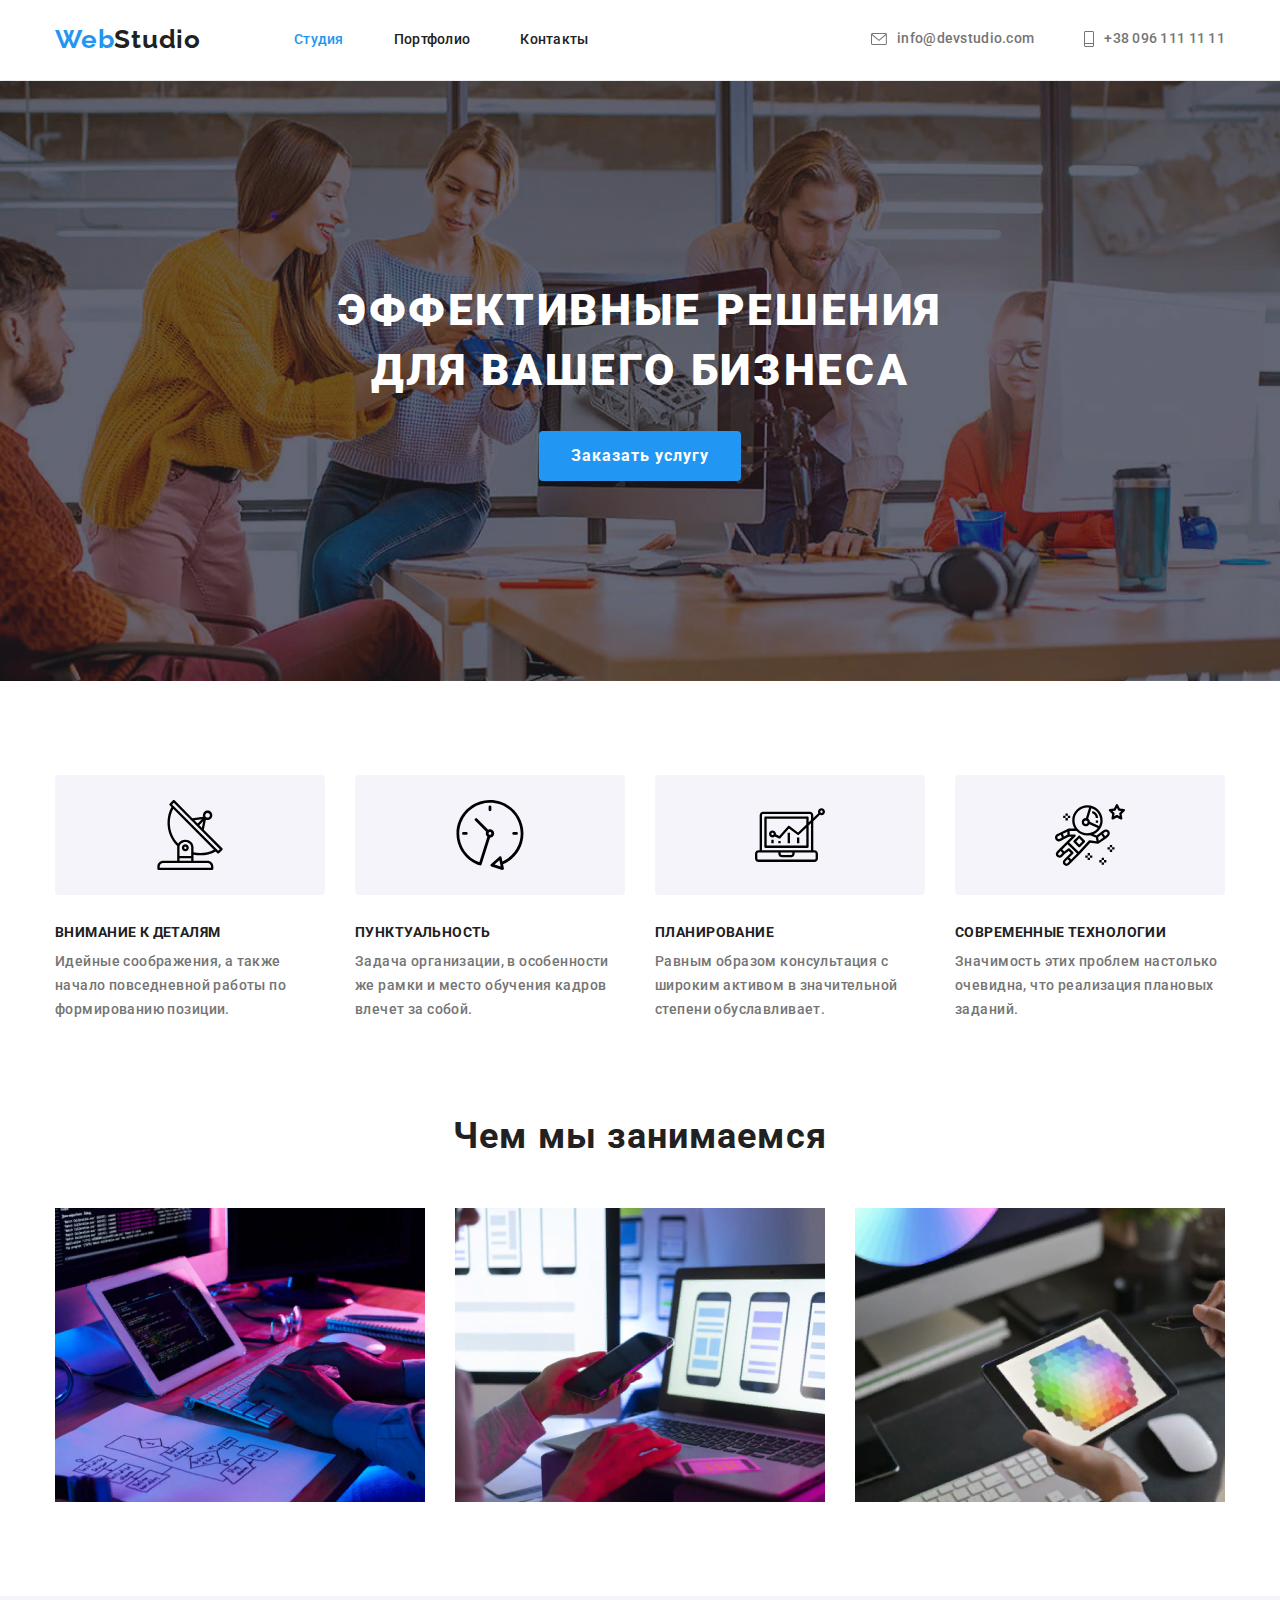
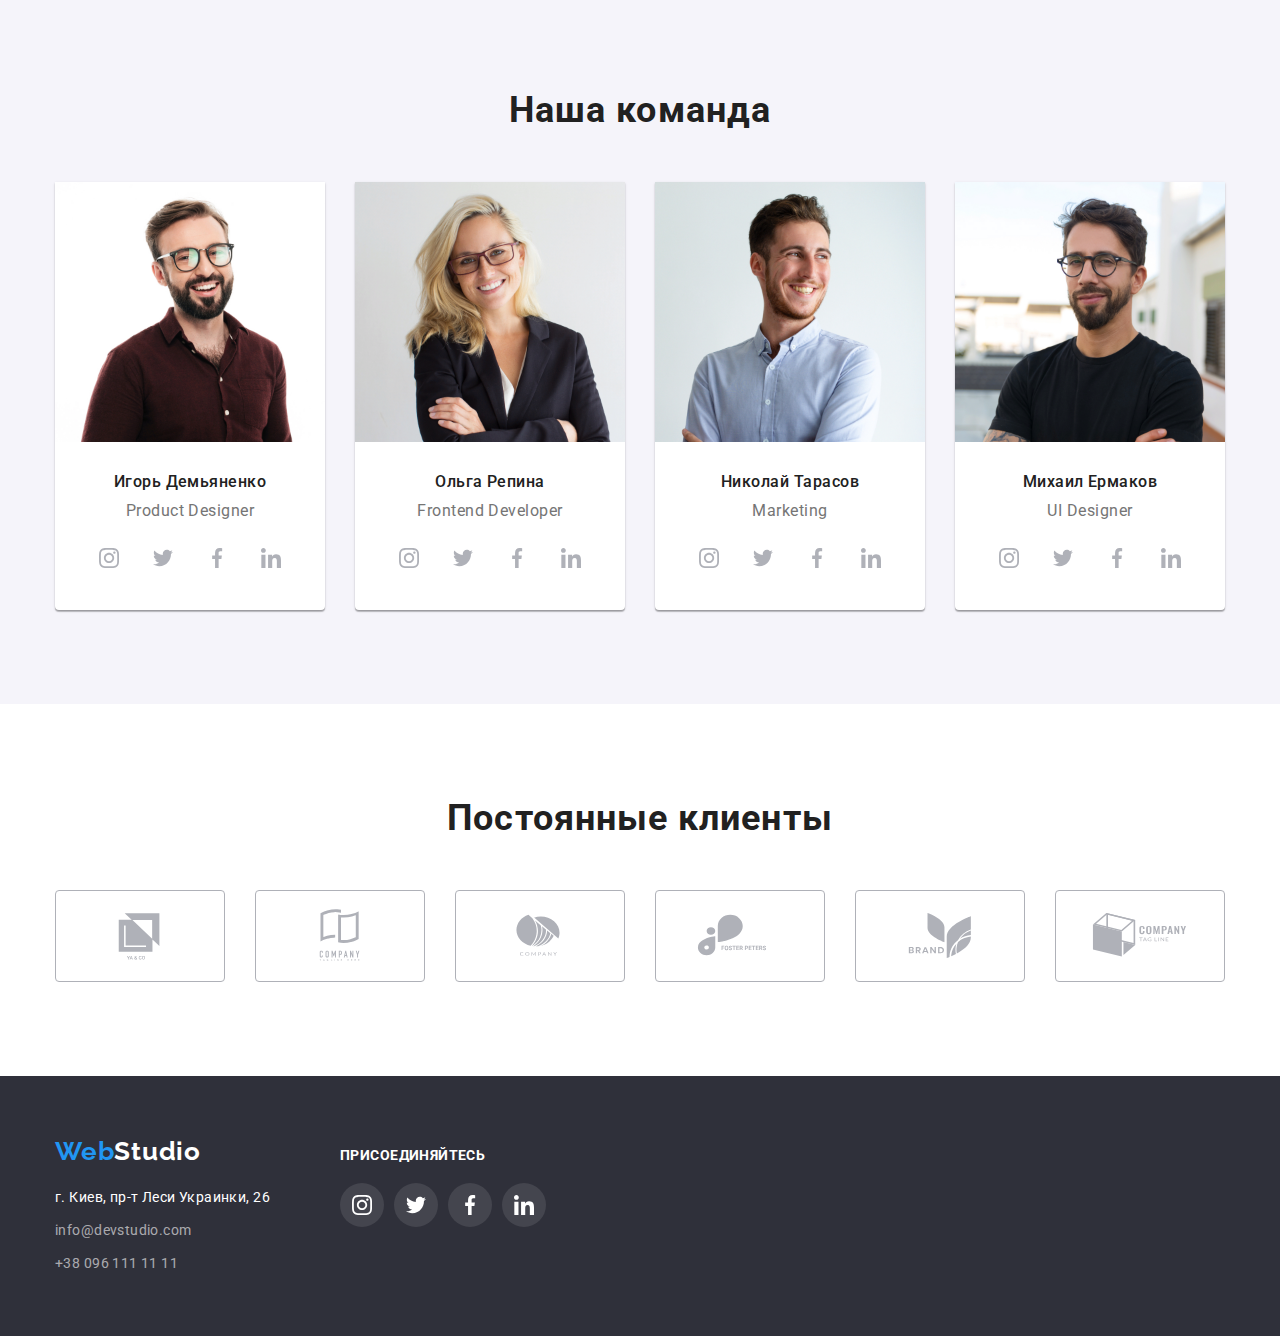
==== index.html @ 6142434f "щл" ====
<!DOCTYPE html>
<html lang="ru">
<head>
    <meta charset="UTF-8">
    <meta http-equiv="X-UA-Compatible" content="IE=edge">
    <meta name="viewport" content="width=device-width, initial-scale=1.0">
    <title>Web Studio (Version 2.1) - Figma</title>
    <link rel="stylesheet" href="./css/modern-normalize.css">
    <link rel="stylesheet" href="./css/reset.css">
    <link rel="stylesheet" href="./css/styles.css">
    <link
        href="https://fonts.googleapis.com">
<link rel="preconnect" href="https://fonts.gstatic.com" crossorigin>
<link href="https://fonts.googleapis.com/css2?family=Raleway:wght@700&family=Roboto:wght@400;500;700;900&display=swap"
      rel="stylesheet"
    >
</head>
<body>
    <header class="header">
       <div class="container header-container"> 
        <a class="link" href="/"><span class="first-logo">Web</span><span class="header-logo">Studio</span></a>
        <!-- Навигация на другие страницы -->
        <nav>
            <ul class="list header-list">
                <li class="header-item">
                    <a class="link current header-link" href="index.html">Студия</a>
                </li>
                <li class="header-item">
                    <a class="link header-link" href="portofolio.html">Портфолио</a>
                </li>
                <li class="header-item">
                    <a class="link header-link" href="/contact">Контакты</a>
                </li>
            </ul>            
        </nav>
        <ul class="list header-connect">
            
            <li class="header-item">
                <a class="link header-tel contact-icon-item" href="info@devstudio.com">
                    <svg class="contact-email-icon" width="16" height="12">
                        <use href="./images/icons.svg#icon-email"></use>
                    </svg>info@devstudio.com</a>
            </li>
            <li class="header-item">
                <a class="link  header-tel contact-icon-item" href="tel:+380961111111">
                    <svg class="contact-tel-icon" width="10" height="16">
                        <use href="./images/icons.svg#icon-tel"></use>
                    </svg> +38 096 111 11 11</a>
            </li>
        </ul>          
      </div>
    </header>
    <main>

        <section class="hero hero-background"> 
            <div class="container">
            <h1 class="hero-title">Эффективные решения для вашего бизнеса</h1>
            <button class="hero-btn" type="button">Заказать услугу</button>
            </div>
        </section>
        <section class="section">
            <div class="container">
            <ul class="list header-list">
                <li class="item-grosse section-item">
                    <div class="section-icon">
                        <svg class="section-social-icon" width="70" height="70">
                            <use href="./images/icons.svg#icon-antenna"></use>
                        </svg>
                    </div>
                    <h3 class="section-title">Внимание к деталям</h3>
                    <p class="section-text">Идейные соображения, а также начало повседневной работы по формированию позиции.</p>
                </li>
                <li class="item-grosse section-item">
                    <div class="section-icon">
                        <svg class="section-social-icon" width="70" height="70">
                            <use href="./images/icons.svg#icon-clock"></use>
                        </svg>
                    </div>
                    <h3 class="section-title">Пунктуальность</h3>
                    <p class="section-text">Задача организации, в особенности же рамки и место обучения кадров влечет за собой.</p>
                </li>
                <li class="item-grosse section-item">
                    <div class="section-icon">
                        <svg class="section-social-icon" width="70" height="70">
                            <use href="./images/icons.svg#icon-diagram"></use>
                        </svg>
                    </div>
                    <h3 class="section-title">Планирование</h3>
                    <p class="section-text">Равным образом консультация с широким активом в значительной степени обуславливает.</p>
                </li>
                <li class="item-grosse section-item">
                    <div class="section-icon">
                        <svg class="section-social-icon" width="70" height="70">
                            <use href="./images/icons.svg#icon-astronaut"></use>
                        </svg>
                    </div>
                    <h3 class="section-title">Современные технологии</h3>
                    <p class="section-text">Значимость этих проблем настолько очевидна, что реализация плановых заданий.</p>
                </li>
            </ul>
            </div>
        </section>
        <section class="occupation">
            <div class="container">
            <h2 class="occupation-title">Чем мы занимаемся</h2>
            <ul class="list header-list">
                <li class="section-item">
                    <img src="./images/img.jpg" 
                         alt="рабочий стол" 
                         width="370"
                    >
                </li>
                <li class="section-item">
                    <img src="./images/img1.jpg" 
                         alt="смотрим на смартфон" 
                         width="370"
                    >
                </li>
                <li class="section-item">
                    <img src="./images/img2.jpg"
                         alt="планшет" 
                         width="370"
                    >
                </li>
            </ul>
            </div>
        </section>
        <section class="section team">
            
            <div class="container">
            <h2 class="team-title">Наша команда</h2>
            <ul class="list header-list">
                <li class="team-item">
                    <img src="./images/img4.jpg" 
                         alt="фото Игорь Демьяненко"
                         width="270">
                    <div class="team-member-item"> 
                        <h3 class="team-member">Игорь Демьяненко</h3>
                        <p class="team-description" lang="en">Product Designer</p>
                        <ul class="team-social-list list"> 
                            <li class="team-social-item">
                                <a href=""
                                 class="team-social-link">
                                 <svg 
                                    class="team-social-icon" 
                                    width="20"
                                    height="20">
                                    <use href="./images/icons.svg#icon-instagram"></use>
                                 </svg>
                                </a>
                            </li>
                            <li class="team-social-item">
                                <a href="" class="team-social-link">
                                    <svg class="team-social-icon" width="20" height="20">
                                        <use href="./images/icons.svg#icon-twitter"></use>
                                    </svg>
                                </a>
                            </li>
                            <li class="team-social-item">
                                <a href="" class="team-social-link">
                                    <svg class="team-social-icon" width="20" height="20">
                                        <use href="./images/icons.svg#icon-facebook"></use>
                                    </svg>
                                </a>
                            </li>
                            <li class="team-social-item">
                                <a href="" class="team-social-link">
                                    <svg class="team-social-icon" width="20" height="20">
                                        <use href="./images/icons.svg#icon-linkedin"></use>
                                    </svg>
                                </a>
                            </li>
                        </ul>
                    </div>
                </li>
                <li class="team-item">
                    <img src="./images/img5.jpg" 
                         alt="фото Ольга Репина" 
                         width="270"
                    >
                    <div class="team-member-item">
                        <h3 class="team-member">Ольга Репина</h3>
                        <p class="team-description" lang="en">Frontend Developer</p>
                        <ul class="team-social-list list">
                            <li class="team-social-item">
                                <a href="" class="team-social-link">
                                    <svg class="team-social-icon" width="20" height="20">
                                        <use href="./images/icons.svg#icon-instagram"></use>
                                    </svg>
                                </a>
                            </li>
                            <li class="team-social-item">
                                <a href="" class="team-social-link">
                                    <svg class="team-social-icon" width="20" height="20">
                                        <use href="./images/icons.svg#icon-twitter"></use>
                                    </svg>
                                </a>
                            </li>
                            <li class="team-social-item">
                                <a href="" class="team-social-link">
                                    <svg class="team-social-icon" width="20" height="20">
                                        <use href="./images/icons.svg#icon-facebook"></use>
                                    </svg>
                                </a>
                            </li>
                            <li class="team-social-item">
                                <a href="" class="team-social-link">
                                    <svg class="team-social-icon" width="20" height="20">
                                        <use href="./images/icons.svg#icon-linkedin"></use>
                                    </svg>
                                </a>
                            </li>
                        </ul>
                    </div>
                </li>
                <li class="team-item">
                    <img src="./images/img6.jpg" 
                         alt="фото Николай Тарасов"
                         width="270"
                    >
                    <div class="team-member-item">
                        <h3 class="team-member">Николай Тарасов</h3>
                        <p class="team-description" lang="en">Marketing</p>
                        <ul class="team-social-list list">
                            <li class="team-social-item">
                                <a href="" class="team-social-link">
                                    <svg class="team-social-icon" width="20" height="20">
                                        <use href="./images/icons.svg#icon-instagram"></use>
                                    </svg>
                                </a>
                            </li>
                            <li class="team-social-item">
                                <a href="" class="team-social-link">
                                    <svg class="team-social-icon" width="20" height="20">
                                        <use href="./images/icons.svg#icon-twitter"></use>
                                    </svg>
                                </a>
                            </li>
                            <li class="team-social-item">
                                <a href="" class="team-social-link">
                                    <svg class="team-social-icon" width="20" height="20">
                                        <use href="./images/icons.svg#icon-facebook"></use>
                                    </svg>
                                </a>
                            </li>
                            <li class="team-social-item">
                                <a href="" class="team-social-link">
                                    <svg class="team-social-icon" width="20" height="20">
                                        <use href="./images/icons.svg#icon-linkedin"></use>
                                    </svg>
                                </a>
                            </li>
                        </ul>
                    </div>
                </li>
                <li class="team-item">
                    <img src="./images/img7.jpg"
                         alt="фото Михаил Ермаков"
                         width="270"
                    >
                    <div class="team-member-item">
                        <h3 class="team-member">Михаил Ермаков</h3>
                        <p class="team-description" lang="en">UI Designer</p>
                        <ul class="team-social-list list">
                            <li class="team-social-item">
                                <a href="" class="team-social-link">
                                    <svg class="team-social-icon" width="20" height="20">
                                        <use href="./images/icons.svg#icon-instagram"></use>
                                    </svg>
                                </a>
                            </li>
                            <li class="team-social-item">
                                <a href="" class="team-social-link">
                                    <svg class="team-social-icon" width="20" height="20">
                                        <use href="./images/icons.svg#icon-twitter"></use>
                                    </svg>
                                </a>
                            </li>
                            <li class="team-social-item">
                                <a href="" class="team-social-link">
                                    <svg class="team-social-icon" width="20" height="20">
                                        <use href="./images/icons.svg#icon-facebook"></use>
                                    </svg>
                                </a>
                            </li>
                            <li class="team-social-item">
                                <a href="" class="team-social-link">
                                    <svg class="team-social-icon" width="20" height="20">
                                        <use href="./images/icons.svg#icon-linkedin"></use>
                                    </svg>                                    
                                </a>
                            </li>
                        </ul>
                    </div>
                </li>
            </ul>
            </div>
        </section>
        <section class="section">
            <div class="container">
                <h2 class="team-title">Постоянные клиенты</h2>
                <ul class="client-social-list list">
                    <li class="client-social-item">
                        <a href="" class="client-social-link">
                            <svg class="client-social-icon" width="106" height="60">
                                 <use href="./images/icons.svg#icon-Logo1"></use>
                            </svg>
                        </a>
                    </li>
                    <li class="client-social-item">
                        <a href="" class="client-social-link">
                            <svg class="client-social-icon" width="106" height="60">
                                <use href="./images/icons.svg#icon-Logo2"></use>
                            </svg>
                        </a>
                    </li>
                    <li class="client-social-item">
                        <a href="" class="client-social-link">
                            <svg class="client-social-icon" width="106" height="60">
                                <use href="./images/icons.svg#icon-Logo3"></use>
                            </svg>
                        </a>
                    </li>
                    <li class="client-social-item">
                        <a href="" class="client-social-link">
                            <svg class="client-social-icon" width="106" height="60">
                                <use href="./images/icons.svg#icon-Logo4"></use>
                            </svg>
                        </a>
                    </li>
                    <li class="client-social-item">
                        <a href="" class="client-social-link">
                            <svg class="client-social-icon" width="106" height="60">
                                <use href="./images/icons.svg#icon-Logo5"></use>
                            </svg>
                        </a>
                    </li>
                    <li class="client-social-item">
                        <a href="" class="client-social-link">
                            <svg class="client-social-icon" width="106" height="60">
                                <use href="./images/icons.svg#icon-Logo6"></use>
                            </svg>
                        </a>
                    </li>
                </ul>
            </div>
        </section>

    </main>
    <footer class="foother">
    <div class="container foother-list header-list">
    <div>
    <a class="link foother-margin" href="/"><span class="first-logo">Web</span><span class="foother-logo">Studio</span></a>
        <address>             
            <ul class="list foother-margin"> 
                <li class="foother-item">
                    <a class="link foother-address" href="https://goo.gl/maps/ieKD5LUYVfnfS2iM7"
                    target="_blank"
                    rel="noopener noreferrer"
                    >г. Киев, пр-т Леси Украинки, 26
                    </a>
                </li>
                <li class="foother-item">
                    <a class="link foother-tel" href="mailto:info@devstudio.com">info@devstudio.com</a></li>
                <li class="foother-item">
                    <a class="link foother-tel" href="tel:+380961111111">+38 096 111 11 11</a></li>               
            </ul>
        </address>
        </div>   
            <div class="foother-social-contacts">
                <h3 class="foother-social-title">присоединяйтесь</h3>
                <ul class="team-social-list list">
                    <li class="team-social-item">
                        <a href="" class="foother-social-link">
                            <svg class="team-social-icon" width="20" height="20">
                                <use href="./images/icons.svg#icon-instagram"></use>
                            </svg>
                        </a>
                    </li>
                    <li class="team-social-item">
                        <a href="" class="foother-social-link">
                            <svg class="team-social-icon" width="20" height="20">
                                <use href="./images/icons.svg#icon-twitter"></use>
                            </svg>
                        </a>
                    </li>
                    <li class="team-social-item">
                        <a href="" class="foother-social-link">
                            <svg class="team-social-icon" width="20" height="20">
                                <use href="./images/icons.svg#icon-facebook"></use>
                            </svg>
                        </a>
                    </li>
                    <li class="team-social-item">
                        <a href="" class="foother-social-link">
                            <svg class="team-social-icon" width="20" height="20">
                                <use href="./images/icons.svg#icon-linkedin"></use>
                            </svg>
                        </a>
                    </li>
                </ul>
            </div>
        
        
    </div>
    </footer>    
</body>
</html>
---- css/styles.css ----
:root {
  --body-text-color: #212121;
  --accent-color: #2196f3;
  --primary-white-color: #ffffff;
  --discription-color: #757575;
}

body {
  font-family: "Roboto", sans-serif;
  color: var(--body-text-color);
}

.list {
  list-style: none;
}

.link {
  text-decoration: none;
}

.header {
  background: var(--primary-white-color);
  padding-top: 24px;
  padding-bottom: 25px;
  border-bottom: 1px solid #ececec;
}

.header-list {
  display: flex;
}

.foother-list {
  align-items: baseline;
}

.header-container {
  display: flex;
  align-items: center;
  flex-wrap: wrap;
}

.header-connect {
  display: flex;
  align-items: center;
  margin-left: auto;
}

.container {
  width: 1200px;
  padding-left: 15px;
  padding-right: 15px;
  margin: 0 auto;
}

/*------------ logo-------------*/

.first-logo {
  font-family: "Raleway", sans-serif;
  font-weight: 700;
  font-size: 26px;
  line-height: 1.19;
  letter-spacing: 0.03em;
  color: var(--accent-color);
}

.header-logo {
  font-family: "Raleway", sans-serif;
  font-weight: 700;
  font-size: 26px;
  line-height: 1.19;
  letter-spacing: 0.03em;
  color: var(--body-text-color);
  margin-right: 93px;
}

/*--------------HEADER-------------*/

.header-link {
  font-weight: 500;
  font-size: 14px;
  line-height: 1.14;
  letter-spacing: 0.02em;
  color: var(--body-text-color);
}

.header-item:not(:last-child) {
  margin-right: 50px;
}

.header-tel {
  font-weight: 500;
  font-size: 14px;
  line-height: 1.14;
  letter-spacing: 0.02em;
  color: var(--discription-color);
}

.foother-address:hover,
.foother-address:focus,
.foother-tel:hover,
.foother-tel:focus,
.header-tel:hover,
.header-link:hover,
.header-tel:focus,
.header-link:focus {
  color: var(--accent-color);
}

.current {
  color: var(--accent-color);
}

.header-link:active {
  color: var(--accent-color);
}

/*----------------------hero-----------*/
.hero {
  background: #2f303a;
  padding: 200px 0px;
}

.hero-background {
  background-image: linear-gradient(
      rgba(47, 48, 58, 0.4),
      rgba(47, 48, 58, 0.4)
    ),
    url(../images/hero.jpg);
  background-repeat: no-repeat;
  background-position: center;
  background-size: cover;
  max-width: 1600px;
  margin: 0 auto;
}

.hero-btn {
  background: var(--accent-color);
  font-family: "Roboto", sans-serif;
  font-style: normal;
  font-weight: 700;
  font-size: 16px;
  line-height: 1.87;
  display: flex;
  align-items: center;
  text-align: center;
  letter-spacing: 0.06em;
  color: var(--primary-white-color);
  cursor: pointer;
  padding: 10px 32px;
  margin: 0 auto;
  border-width: 0;
  border-radius: 4px;
}

.hero-btn:hover {
  background-color: #188ce8;
}

.hero-title {
  font-weight: 900;
  font-size: 44px;
  line-height: 1.36;
  text-align: center;
  letter-spacing: 0.06em;
  text-transform: uppercase;
  color: var(--primary-white-color);
  max-width: 696px;
  margin: 0 auto;
  margin-bottom: 30px;
}

/*----------------- abaut -------------------*/
.section {
  padding-top: 94px;
  padding-bottom: 94px;
}

.section-icon {
  width: 270px;
  height: 120px;
  background: #f5f4fa;
  border-radius: 4px;
  display: flex;
  align-items: center;
  justify-content: center;
  margin-bottom: 30px;
}

.section-title {
  font-weight: 700;
  font-size: 14px;
  line-height: 1.14;
  letter-spacing: 0.03em;
  text-transform: uppercase;
  color: var(--body-text-color);
  margin-bottom: 10px;
}

.team-item:not(:last-child),
.section-item:not(:last-child) {
  margin-right: 30px;
  width: 370px;
}

.item-grosse {
  max-width: 270px;
}

.section-text {
  font-weight: 500;
  font-size: 14px;
  line-height: 1.71;
  letter-spacing: 0.03em;
  color: var(--discription-color);
}

/*--------------- team/occupation -------------*/
.occupation {
  padding-bottom: 94px;
}
.team {
  background: #f5f4fa;
}

.occupation-title,
.team-title {
  font-weight: 700;
  font-size: 36px;
  line-height: 1.16;
  text-align: center;
  letter-spacing: 0.03em;
  color: var(--body-text-color);
  margin-bottom: 50px;
}

.team-member-item {
  padding-top: 30px;
  padding-bottom: 30px;
}

.team-member {
  font-weight: 500;
  font-size: 16px;
  line-height: 19px;
  /* identical to box height */
  text-align: center;
  letter-spacing: 0.03em;
  color: var(--body-text-color);
  margin-bottom: 10px;
}

.team-description {
  font-size: 16px;
  line-height: 19px;
  /* identical to box height */
  text-align: center;
  letter-spacing: 0.03em;
  color: var(--discription-color);
  margin-bottom: 16px;
}

.team-item {
  background: var(--primary-white-color);
  /* material shadow v1 */
  box-shadow: 0px 1px 3px rgba(0, 0, 0, 0.12), 0px 1px 1px rgba(0, 0, 0, 0.14),
    0px 2px 1px rgba(0, 0, 0, 0.2);
  border-radius: 0px 0px 4px 4px;
}

.team-social-list,
.client-social-list {
  display: flex;
  justify-content: center;
}

.team-social-item + .team-social-item {
  margin-left: 10px;
}

.team-social-link {
  width: 44px;
  height: 44px;
  background: var(--primary-white-color);
  display: flex;
  justify-content: center;
  align-items: center;
  border-radius: 50%;
  color: #afb1b8;
}
/*
.team-social-icon:hover,
.team-social-icon:focus {
  fill: var(--primary-white-color);
}*/

.team-social-icon {
  fill: currentColor;
}

.team-social-link:hover,
.team-social-link:focus {
  background-color: var(--accent-color);
  color: var(--primary-white-color);
}

/*.team-social-link:hover .team-social-icon,
.team-social-link:focus .team-social-icon {
  fill: var(--primary-white-color);

}*/

/*----------------clients----------------*/

.client-social-link {
  width: 170px;
  height: 92px;
  border: 1px solid #afb1b8;
  box-sizing: border-box;
  border-radius: 4px;
  display: flex;
  justify-content: center;
  align-items: center;
  color: #afb1b8;
}

.client-social-icon {
  fill: currentColor;
}

.client-social-link:hover,
.client-social-link:focus {
  color: var(--accent-color);
  border: 1px solid var(--accent-color);
}

.client-social-item + .client-social-item {
  margin-left: 30px;
}

/*--------------- foother -------------*/
.foother {
  padding-top: 60px;
  padding-bottom: 60px;
  background: #2f303a;
}

.foother-logo {
  font-family: "Raleway", sans-serif;
  font-weight: 700;
  font-size: 26px;
  line-height: 1.19;
  letter-spacing: 0.03em;
  color: var(--primary-white-color);
}

.foother-address {
  font-style: normal;
  font-weight: normal;
  font-size: 14px;
  line-height: 1.71;
  letter-spacing: 0.03em;
  color: var(--primary-white-color);
}

.foother-tel {
  font-style: normal;
  font-weight: normal;
  font-size: 14px;
  line-height: 1.71;
  letter-spacing: 0.03em;
  color: rgba(255, 255, 255, 0.6);
}

.foother-item:not(:last-child) {
  margin-bottom: 9px;
}

.foother-margin {
  margin-top: 20px;
}

/*-------------portofolio-----------*/

.portofolio-title {
  font-weight: 700;
  font-size: 18px;
  line-height: 2;
  letter-spacing: 0.06em;
  color: var(--body-text-color);
  margin-bottom: 4px;
}

.portofolio-item:not(:nth-child(3n)) {
  margin-right: 30px;
}

.portofolio-item:hover,
.portofolio-item:focus {
  box-shadow: 0px 1px 1px rgba(0, 0, 0, 0.12), 0px 4px 4px rgba(0, 0, 0, 0.06),
    1px 4px 6px rgba(0, 0, 0, 0.16);
}

.portofolio-pad {
  padding: 20px 24px;
}

.portofolio-item {
  background: var(--primary-white-color);
  border: 1px solid #eeeeee;
  box-sizing: border-box;
  width: 370px;
}

.portofolio-item:not(:nth-child(n + 7)) {
  margin-bottom: 30px;
}

.portofolio-description {
  font-size: 16px;
  line-height: 1.87;
  letter-spacing: 0.03em;
  color: var(--discription-color);
}

.portofolio-btn {
  background: #f5f4fa;
  border-radius: 4px;
  font-family: "Roboto", sans-serif;
  font-weight: 500;
  border-width: 0;
  font-size: 16px;
  line-height: 1.62;
  text-align: center;
  letter-spacing: 0.03em;
  color: var(--body-text-color);
  cursor: pointer;
  padding: 6px 22px;
  margin-left: 8px;
}

.ul-btn {
  justify-content: center;
  padding-bottom: 50px;
}
.portofolio-btn:hover,
.portofolio-btn:focus {
  cursor: pointer;
  color: var(--primary-white-color);
  background: var(--accent-color);
  box-shadow: 0px 3px 1px rgba(0, 0, 0, 0.1), 0px 1px 2px rgba(0, 0, 0, 0.08),
    0px 2px 2px rgba(0, 0, 0, 0.12);
}
.contact-tel-icon {
  fill: currentColor;
  margin-right: 10px;
  width: 10px;
  height: 16px;
  align-items: center;
}

.contact-email-icon {
  fill: currentColor;
  margin-right: 10px;
  width: 16px;
  height: 12px;
  align-items: center;
}

.contact-icon-item {
  display: flex;
  align-items: center;
  justify-content: center;
}

.foother-social-title {
  font-family: Roboto;
  font-style: normal;
  font-weight: bold;
  font-size: 14px;
  line-height: 16px;
  letter-spacing: 0.03em;
  text-transform: uppercase;
  color: #ffffff;
  margin-bottom: 20px;
}

.foother-social-contacts {
  margin-left: 70px;
}

.foother-social-link {
  width: 44px;
  height: 44px;
  background: rgba(255, 255, 255, 0.1);
  display: flex;
  justify-content: center;
  align-items: center;
  border-radius: 50%;
  color: var(--primary-white-color);
}

.foother-social-link:hover,
.foother-social-link:focus {
  background-color: var(--accent-color);
}
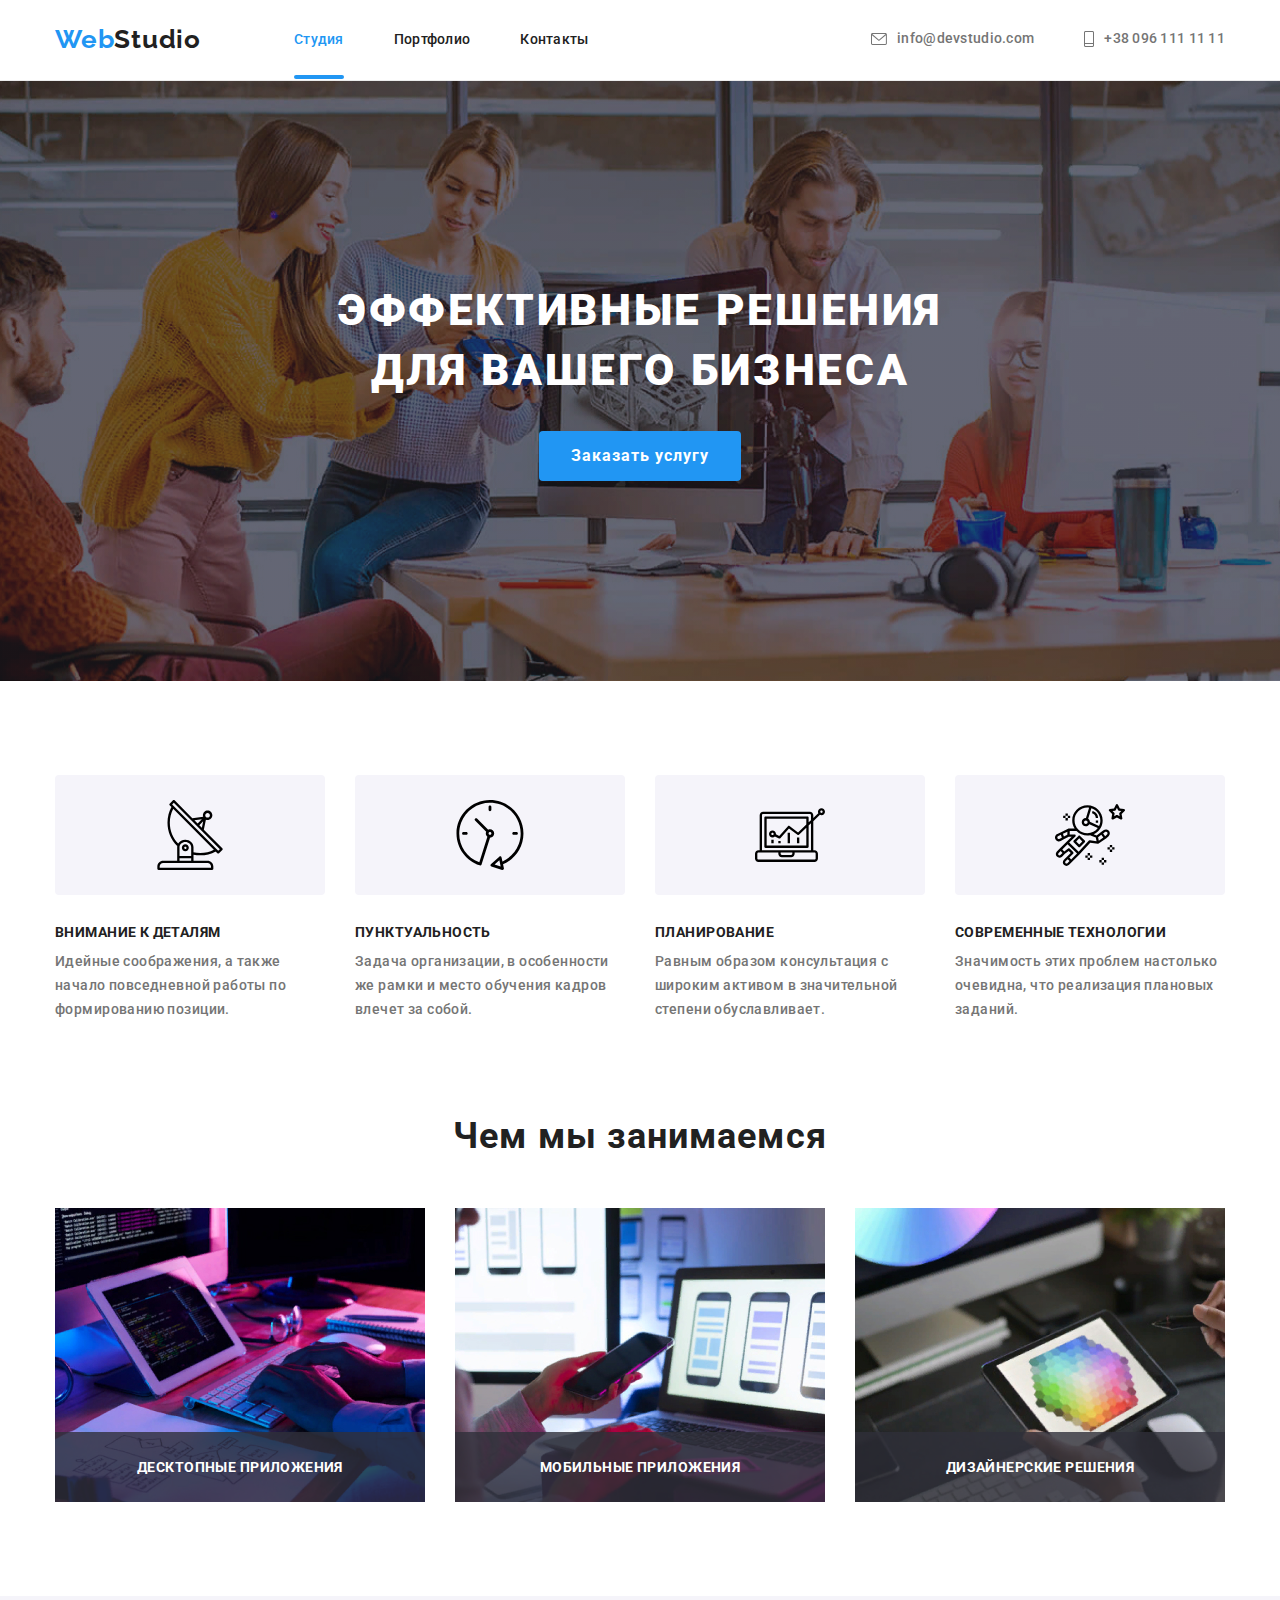
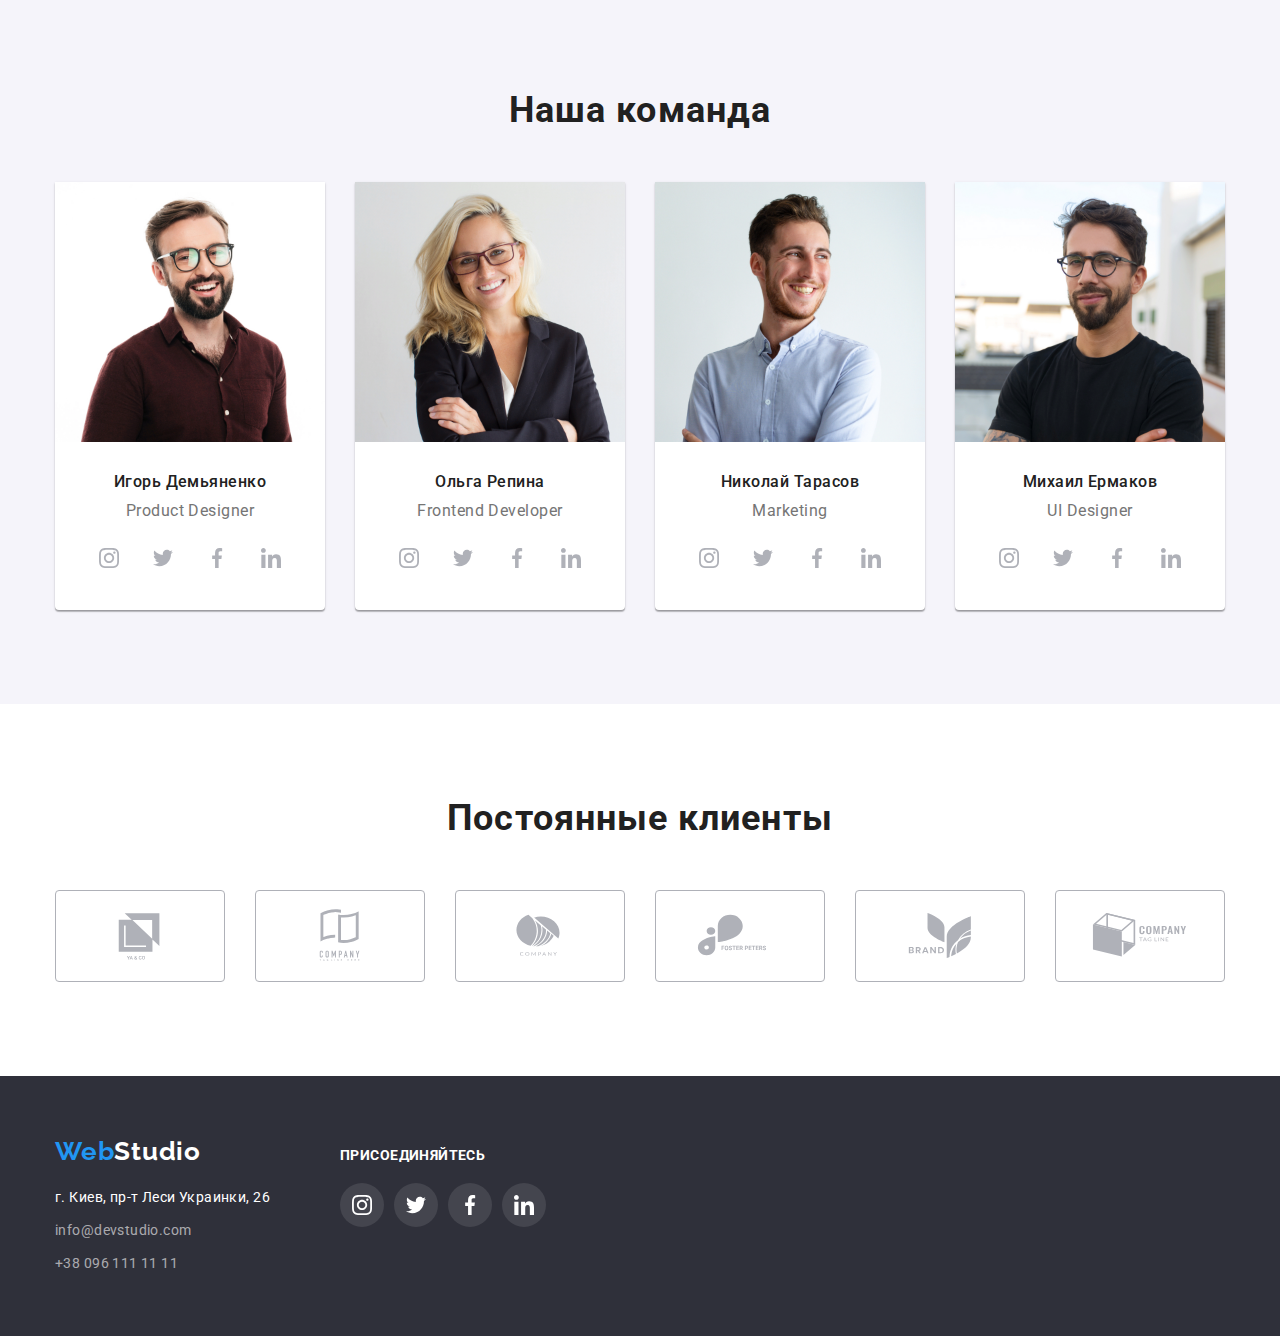
==== commit 7035df6b: "hw" ====
--- a/index.html
+++ b/index.html
@@ -14,6 +14,7 @@
 <link href="https://fonts.googleapis.com/css2?family=Raleway:wght@700&family=Roboto:wght@400;500;700;900&display=swap"
       rel="stylesheet"
     >
+    <link rel="stylesheet" href="https://cdnjs.cloudflare.com/ajax/libs/animate.css/4.1.1/animate.min.css" />
 </head>
 <body>
     <header class="header">
@@ -55,7 +56,7 @@
         <section class="hero hero-background"> 
             <div class="container">
             <h1 class="hero-title">Эффективные решения для вашего бизнеса</h1>
-            <button class="hero-btn" type="button">Заказать услугу</button>
+            <button class="hero-btn" type="button" data-modal-open>Заказать услугу</button>
             </div>
         </section>
         <section class="section">
@@ -109,18 +110,21 @@
                          alt="рабочий стол" 
                          width="370"
                     >
+                    <p class="occupation-text">Десктопные приложения</p>
                 </li>
                 <li class="section-item">
                     <img src="./images/img1.jpg" 
                          alt="смотрим на смартфон" 
                          width="370"
                     >
+                    <p class="occupation-text">Мобильные приложения</p>
                 </li>
                 <li class="section-item">
                     <img src="./images/img2.jpg"
                          alt="планшет" 
                          width="370"
                     >
+                    <p class="occupation-text">Дизайнерские решения</p>
                 </li>
             </ul>
             </div>
@@ -403,6 +407,16 @@
         
         
     </div>
-    </footer>    
+    </footer>
+    <div class="backdrop is-hidden" data-modal>
+        <div class="modal">
+            <button type="button" class="modal-close" data-modal-close>
+                    <svg class="icon-Vector" width="11" height="11">
+                    <use href="./images/icons.svg#icon-Vector"></use>
+                    </svg>        
+            </button>
+        </div>
+    </div>
+    <script src="./js/modal.js"></script>
 </body>
 </html>--- a/css/styles.css
+++ b/css/styles.css
@@ -81,6 +81,8 @@
   line-height: 1.14;
   letter-spacing: 0.02em;
   color: var(--body-text-color);
+  transition: color 250ms linear;
+  transition-timing-function: cubic-bezier(0.4, 0, 0.2, 1);
 }
 
 .header-item:not(:last-child) {
@@ -93,6 +95,8 @@
   line-height: 1.14;
   letter-spacing: 0.02em;
   color: var(--discription-color);
+  transition: color 250ms linear;
+  transition-timing-function: cubic-bezier(0.4, 0, 0.2, 1);
 }
 
 .foother-address:hover,
@@ -108,6 +112,17 @@
 
 .current {
   color: var(--accent-color);
+  position: relative;
+}
+.current::after {
+  content: "";
+  width: 100%;
+  height: 4px;
+  border-radius: 2px;
+  position: absolute;
+  background-color: var(--accent-color);
+  left: 0;
+  bottom: -32px;
 }
 
 .header-link:active {
@@ -150,6 +165,8 @@
   margin: 0 auto;
   border-width: 0;
   border-radius: 4px;
+  transition: background-color 250ms linear, color 250ms linear;
+  transition-timing-function: cubic-bezier(0.4, 0, 0.2, 1);
 }
 
 .hero-btn:hover {
@@ -199,7 +216,27 @@
 .team-item:not(:last-child),
 .section-item:not(:last-child) {
   margin-right: 30px;
+}
+
+.section-item {
   width: 370px;
+  position: relative;
+}
+.occupation-text {
+  position: absolute;
+  padding: 27px;
+  bottom: 0;
+  right: 0;
+  left: 0;
+  background: rgba(47, 48, 58, 0.8);
+  font-weight: 700;
+  font-size: 14px;
+  line-height: 16px;
+  text-align: center;
+  letter-spacing: 0.03em;
+  text-transform: uppercase;
+
+  color: #ffffff;
 }
 
 .item-grosse {
@@ -286,6 +323,8 @@
   align-items: center;
   border-radius: 50%;
   color: #afb1b8;
+  transition: background-color 250ms linear, color 250ms linear;
+  transition-timing-function: cubic-bezier(0.4, 0, 0.2, 1);
 }
 /*
 .team-social-icon:hover,
@@ -321,6 +360,8 @@
   justify-content: center;
   align-items: center;
   color: #afb1b8;
+  transition: border-color 250ms linear, color 250ms linear;
+  transition-timing-function: cubic-bezier(0.4, 0, 0.2, 1);
 }
 
 .client-social-icon {
@@ -360,6 +401,8 @@
   line-height: 1.71;
   letter-spacing: 0.03em;
   color: var(--primary-white-color);
+  transition: color 250ms linear;
+  transition-timing-function: cubic-bezier(0.4, 0, 0.2, 1);
 }
 
 .foother-tel {
@@ -369,6 +412,8 @@
   line-height: 1.71;
   letter-spacing: 0.03em;
   color: rgba(255, 255, 255, 0.6);
+  transition: color 250ms linear;
+  transition-timing-function: cubic-bezier(0.4, 0, 0.2, 1);
 }
 
 .foother-item:not(:last-child) {
@@ -409,6 +454,36 @@
   border: 1px solid #eeeeee;
   box-sizing: border-box;
   width: 370px;
+  transition: box-shadow 250ms linear, color 250ms linear;
+  transition-timing-function: cubic-bezier(0.4, 0, 0.2, 1);
+  position: relative;
+}
+
+.portofolio-item:hover .portofolio-img-text {
+  transform: translateY(0);
+}
+
+.portofolio-item-wrap {
+  position: relative;
+  overflow: hidden;
+}
+
+.portofolio-img-text {
+  position: absolute;
+  top: 0;
+  right: 0;
+  left: 0;
+  font-weight: 400;
+  font-size: 18px;
+  line-height: 1.5;
+  padding: 63px 24px;
+  letter-spacing: 0.03em;
+  height: 100%;
+  background: rgba(33, 150, 243, 0.9);
+  color: var(--primary-white-color);
+  transform: translateY(100%);
+  transition: transform 250ms linear;
+  transition-timing-function: cubic-bezier(0.4, 0, 0.2, 1);
 }
 
 .portofolio-item:not(:nth-child(n + 7)) {
@@ -436,6 +511,9 @@
   cursor: pointer;
   padding: 6px 22px;
   margin-left: 8px;
+  transition: box-shadow 250ms linear, background-color 250ms linear,
+    color 250ms linear;
+  transition-timing-function: cubic-bezier(0.4, 0, 0.2, 1);
 }
 
 .ul-btn {
@@ -497,9 +575,70 @@
   align-items: center;
   border-radius: 50%;
   color: var(--primary-white-color);
+  transition: background-color 250ms linear, color 250ms linear;
+  transition-timing-function: cubic-bezier(0.4, 0, 0.2, 1);
 }
 
 .foother-social-link:hover,
 .foother-social-link:focus {
   background-color: var(--accent-color);
 }
+
+.backdrop {
+  position: fixed;
+  top: 0;
+  width: 100vw;
+  height: 100vh;
+  background-color: rgba(0, 0, 0, 0.2);
+  transition: opacity 500ms, visibility 500ms;
+
+  /*display: flex;
+  align-items: center;
+  justify-content: center;*/
+}
+
+.backdrop.is-hidden .modal {
+  transform: scale(0.5);
+}
+
+.modal {
+  width: 528px;
+  min-height: 581px;
+  background-color: var(--primary-white-color);
+  border-radius: 4px;
+  position: absolute;
+  top: 50%;
+  left: 50%;
+  box-shadow: 0px 1px 3px rgba(0, 0, 0, 0.12), 0px 1px 1px rgba(0, 0, 0, 0.14),
+    0px 2px 1px rgba(0, 0, 0, 0.2);
+  transform: translate(-50%, -50%) scale(1);
+  transition: transform 500ms;
+}
+
+.modal-close {
+  width: 30px;
+  height: 30px;
+  border-radius: 50%;
+  border: 1px solid #000000;
+  background-color: transparent;
+  display: flex;
+  align-items: center;
+  justify-content: center;
+  position: absolute;
+  top: 8px;
+  right: 8px;
+  color: #000000;
+  padding: 0;
+}
+
+.icon-Vector {
+  fill: currentColor;
+  width: 11px;
+  height: 11px;
+}
+
+.is-hidden {
+  opacity: 0;
+  pointer-events: none;
+  visibility: hidden;
+}
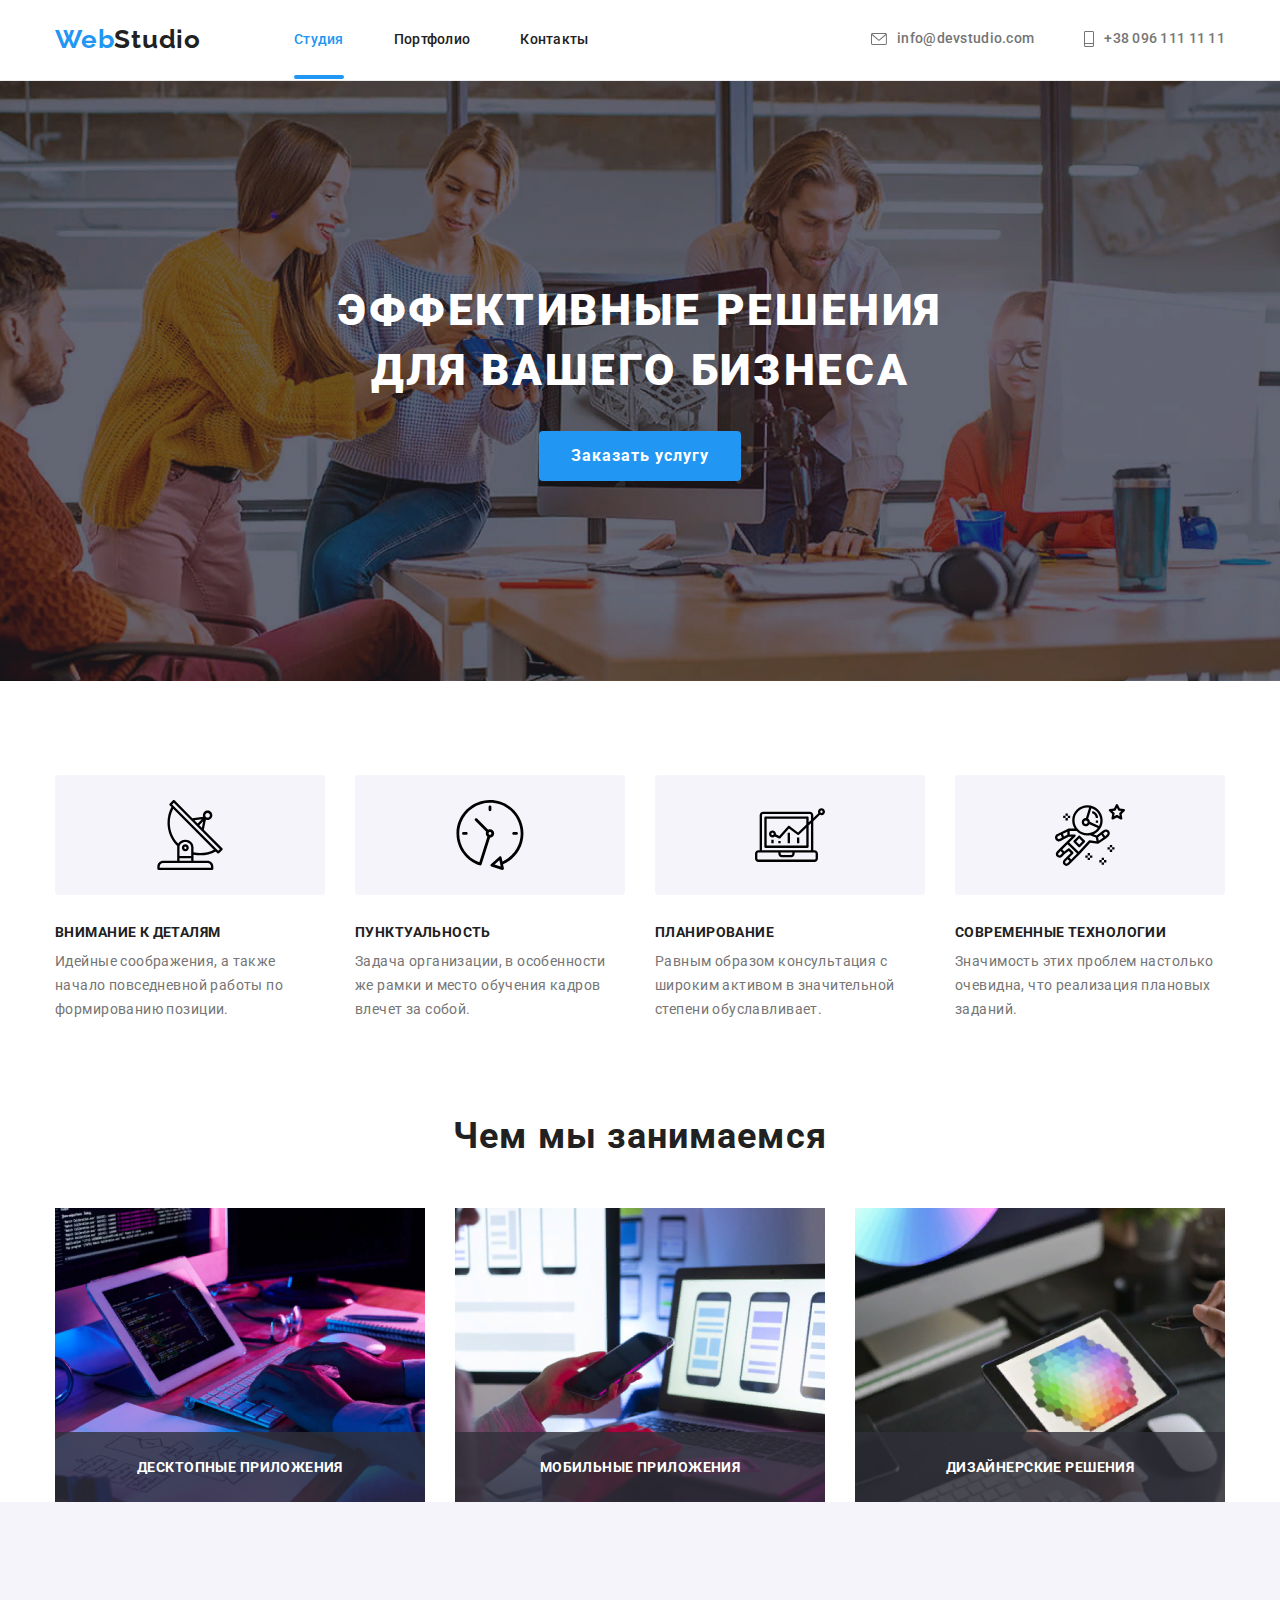
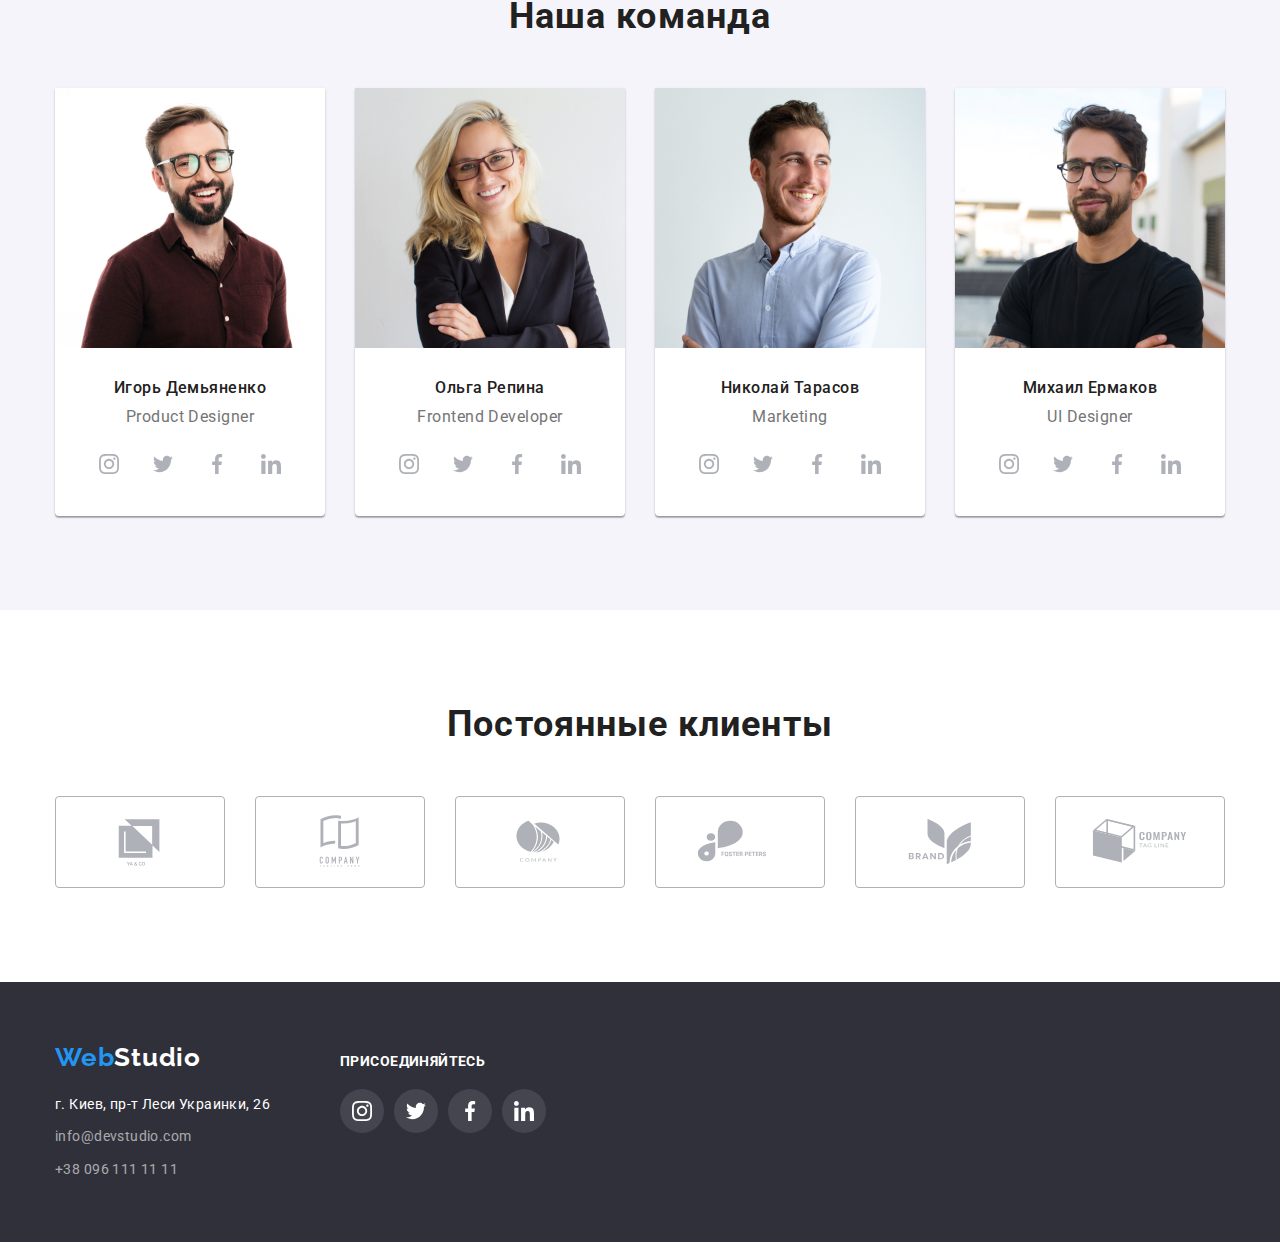
==== commit 7bdb6c8b: "hw5" ====
--- a/index.html
+++ b/index.html
@@ -21,13 +21,13 @@
        <div class="container header-container"> 
         <a class="link" href="/"><span class="first-logo">Web</span><span class="header-logo">Studio</span></a>
         <!-- Навигация на другие страницы -->
-        <nav>
+        <nav class="site-nav">
             <ul class="list header-list">
                 <li class="header-item">
                     <a class="link current header-link" href="index.html">Студия</a>
                 </li>
                 <li class="header-item">
-                    <a class="link header-link" href="portofolio.html">Портфолио</a>
+                    <a class="link header-link" href="portfolio.html">Портфолио</a>
                 </li>
                 <li class="header-item">
                     <a class="link header-link" href="/contact">Контакты</a>
@@ -61,49 +61,50 @@
         </section>
         <section class="section">
             <div class="container">
-            <ul class="list header-list">
-                <li class="item-grosse section-item">
+            <h2 class="visually-hidden section-title">Наши преимущества</h2>
+                <ul class="list features-list">
+                    <li class=" features-item">
                     <div class="section-icon">
                         <svg class="section-social-icon" width="70" height="70">
                             <use href="./images/icons.svg#icon-antenna"></use>
                         </svg>
                     </div>
-                    <h3 class="section-title">Внимание к деталям</h3>
-                    <p class="section-text">Идейные соображения, а также начало повседневной работы по формированию позиции.</p>
-                </li>
-                <li class="item-grosse section-item">
+                    <h3 class="features-title">Внимание к деталям</h3>
+                    <p class="features-text">Идейные соображения, а также начало повседневной работы по формированию позиции.</p>
+                </li>
+                <li class="features-item">
                     <div class="section-icon">
                         <svg class="section-social-icon" width="70" height="70">
                             <use href="./images/icons.svg#icon-clock"></use>
                         </svg>
                     </div>
-                    <h3 class="section-title">Пунктуальность</h3>
-                    <p class="section-text">Задача организации, в особенности же рамки и место обучения кадров влечет за собой.</p>
-                </li>
-                <li class="item-grosse section-item">
+                    <h3 class="features-title">Пунктуальность</h3>
+                    <p class="features-text">Задача организации, в особенности же рамки и место обучения кадров влечет за собой.</p>
+                </li>
+                <li class="features-item">
                     <div class="section-icon">
                         <svg class="section-social-icon" width="70" height="70">
                             <use href="./images/icons.svg#icon-diagram"></use>
                         </svg>
                     </div>
-                    <h3 class="section-title">Планирование</h3>
-                    <p class="section-text">Равным образом консультация с широким активом в значительной степени обуславливает.</p>
-                </li>
-                <li class="item-grosse section-item">
+                    <h3 class="features-title">Планирование</h3>
+                    <p class="features-text">Равным образом консультация с широким активом в значительной степени обуславливает.</p>
+                </li>
+                <li class="features-item">
                     <div class="section-icon">
                         <svg class="section-social-icon" width="70" height="70">
                             <use href="./images/icons.svg#icon-astronaut"></use>
                         </svg>
                     </div>
-                    <h3 class="section-title">Современные технологии</h3>
-                    <p class="section-text">Значимость этих проблем настолько очевидна, что реализация плановых заданий.</p>
+                    <h3 class="features-title">Современные технологии</h3>
+                    <p class="features-text">Значимость этих проблем настолько очевидна, что реализация плановых заданий.</p>
                 </li>
             </ul>
             </div>
         </section>
         <section class="occupation">
             <div class="container">
-            <h2 class="occupation-title">Чем мы занимаемся</h2>
+            <h2 class="section-title">Чем мы занимаемся</h2>
             <ul class="list header-list">
                 <li class="section-item">
                     <img src="./images/img.jpg" 
@@ -132,7 +133,7 @@
         <section class="section team">
             
             <div class="container">
-            <h2 class="team-title">Наша команда</h2>
+            <h2 class="section-title">Наша команда</h2>
             <ul class="list header-list">
                 <li class="team-item">
                     <img src="./images/img4.jpg" 
@@ -302,7 +303,7 @@
         </section>
         <section class="section">
             <div class="container">
-                <h2 class="team-title">Постоянные клиенты</h2>
+                <h2 class="section-title">Постоянные клиенты</h2>
                 <ul class="client-social-list list">
                     <li class="client-social-item">
                         <a href="" class="client-social-link">
@@ -354,9 +355,9 @@
     <footer class="foother">
     <div class="container foother-list header-list">
     <div>
-    <a class="link foother-margin" href="/"><span class="first-logo">Web</span><span class="foother-logo">Studio</span></a>
-        <address>             
-            <ul class="list foother-margin"> 
+    <a class="link" href="/"><span class="first-logo">Web</span><span class="foother-logo">Studio</span></a>
+        <address class="foother-margin">             
+            <ul class="list"> 
                 <li class="foother-item">
                     <a class="link foother-address" href="https://goo.gl/maps/ieKD5LUYVfnfS2iM7"
                     target="_blank"
--- a/css/styles.css
+++ b/css/styles.css
@@ -69,8 +69,12 @@
   font-size: 26px;
   line-height: 1.19;
   letter-spacing: 0.03em;
-  color: var(--body-text-color);
-  margin-right: 93px;
+  color: var(--body-text-color);  
+}
+.site-nav {
+  margin-left: 93px;
+  display: flex;
+  align-items: center;
 }
 
 /*--------------HEADER-------------*/
@@ -203,7 +207,7 @@
   margin-bottom: 30px;
 }
 
-.section-title {
+.features-title {
   font-weight: 700;
   font-size: 14px;
   line-height: 1.14;
@@ -216,6 +220,12 @@
 .team-item:not(:last-child),
 .section-item:not(:last-child) {
   margin-right: 30px;
+}
+.features-list {
+  display: flex;
+  flex-wrap: wrap;
+  margin-left: -30px;
+  margin-top: -30px;
 }
 
 .section-item {
@@ -239,12 +249,14 @@
   color: #ffffff;
 }
 
-.item-grosse {
-  max-width: 270px;
-}
-
-.section-text {
-  font-weight: 500;
+.features-item{
+  flex-basis: calc(100% / 4 - 30px);
+  margin-left: 30px;
+  margin-top: 30px;
+}
+
+.features-text {
+  font-weight: 400;
   font-size: 14px;
   line-height: 1.71;
   letter-spacing: 0.03em;
@@ -253,14 +265,13 @@
 
 /*--------------- team/occupation -------------*/
 .occupation {
-  padding-bottom: 94px;
+  padding-top: 0px;
 }
 .team {
   background: #f5f4fa;
 }
 
-.occupation-title,
-.team-title {
+.section-title {
   font-weight: 700;
   font-size: 36px;
   line-height: 1.16;
@@ -278,8 +289,7 @@
 .team-member {
   font-weight: 500;
   font-size: 16px;
-  line-height: 19px;
-  /* identical to box height */
+  line-height: 1.19; 
   text-align: center;
   letter-spacing: 0.03em;
   color: var(--body-text-color);
@@ -288,8 +298,7 @@
 
 .team-description {
   font-size: 16px;
-  line-height: 19px;
-  /* identical to box height */
+  line-height: 1.19; 
   text-align: center;
   letter-spacing: 0.03em;
   color: var(--discription-color);
@@ -396,7 +405,6 @@
 
 .foother-address {
   font-style: normal;
-  font-weight: normal;
   font-size: 14px;
   line-height: 1.71;
   letter-spacing: 0.03em;
@@ -407,7 +415,6 @@
 
 .foother-tel {
   font-style: normal;
-  font-weight: normal;
   font-size: 14px;
   line-height: 1.71;
   letter-spacing: 0.03em;
@@ -424,9 +431,9 @@
   margin-top: 20px;
 }
 
-/*-------------portofolio-----------*/
-
-.portofolio-title {
+/*-------------portfolio-----------*/
+
+.portfolio-title {
   font-weight: 700;
   font-size: 18px;
   line-height: 2;
@@ -435,40 +442,46 @@
   margin-bottom: 4px;
 }
 
-.portofolio-item:not(:nth-child(3n)) {
+.portfolio-item:not(:nth-child(3n)) {
   margin-right: 30px;
 }
 
-.portofolio-item:hover,
-.portofolio-item:focus {
+.portfolio-link {
+  display: flex;
+  flex-direction: column;
+  height: 100%;
+}
+
+.portfolio-link:hover,
+.portfolio-link:focus {
   box-shadow: 0px 1px 1px rgba(0, 0, 0, 0.12), 0px 4px 4px rgba(0, 0, 0, 0.06),
     1px 4px 6px rgba(0, 0, 0, 0.16);
 }
 
-.portofolio-pad {
-  padding: 20px 24px;
-}
-
-.portofolio-item {
-  background: var(--primary-white-color);
+.portfolio-pad {
+  padding: 20px 24px;  
   border: 1px solid #eeeeee;
-  box-sizing: border-box;
+  border-top: none; 
+}
+
+.portfolio-item {
+  background: var(--primary-white-color);  
   width: 370px;
   transition: box-shadow 250ms linear, color 250ms linear;
   transition-timing-function: cubic-bezier(0.4, 0, 0.2, 1);
   position: relative;
 }
 
-.portofolio-item:hover .portofolio-img-text {
+.portfolio-item:hover .portfolio-img-text {
   transform: translateY(0);
 }
 
-.portofolio-item-wrap {
+.portfolio-item-wrap {
   position: relative;
   overflow: hidden;
 }
 
-.portofolio-img-text {
+.portfolio-img-text {
   position: absolute;
   top: 0;
   right: 0;
@@ -486,18 +499,18 @@
   transition-timing-function: cubic-bezier(0.4, 0, 0.2, 1);
 }
 
-.portofolio-item:not(:nth-child(n + 7)) {
+.portfolio-item:not(:nth-child(n + 7)) {
   margin-bottom: 30px;
 }
 
-.portofolio-description {
+.portfolio-description {
   font-size: 16px;
   line-height: 1.87;
   letter-spacing: 0.03em;
   color: var(--discription-color);
 }
 
-.portofolio-btn {
+.portfolio-btn {
   background: #f5f4fa;
   border-radius: 4px;
   font-family: "Roboto", sans-serif;
@@ -510,7 +523,6 @@
   color: var(--body-text-color);
   cursor: pointer;
   padding: 6px 22px;
-  margin-left: 8px;
   transition: box-shadow 250ms linear, background-color 250ms linear,
     color 250ms linear;
   transition-timing-function: cubic-bezier(0.4, 0, 0.2, 1);
@@ -518,15 +530,16 @@
 
 .ul-btn {
   justify-content: center;
-  padding-bottom: 50px;
-}
-.portofolio-btn:hover,
-.portofolio-btn:focus {
+  margin-bottom: 50px;
+}
+.portfolio-btn:hover,
+.portfolio-btn:focus {
   cursor: pointer;
   color: var(--primary-white-color);
   background: var(--accent-color);
   box-shadow: 0px 3px 1px rgba(0, 0, 0, 0.1), 0px 1px 2px rgba(0, 0, 0, 0.08),
     0px 2px 2px rgba(0, 0, 0, 0.12);
+    
 }
 .contact-tel-icon {
   fill: currentColor;
@@ -619,7 +632,8 @@
   width: 30px;
   height: 30px;
   border-radius: 50%;
-  border: 1px solid #000000;
+  background: #ffffff;
+  border: 1px solid rgba(0, 0, 0, 0.1);
   background-color: transparent;
   display: flex;
   align-items: center;
@@ -642,3 +656,17 @@
   pointer-events: none;
   visibility: hidden;
 }
+.button-item:not(:last-child) {
+  margin-right: 8px
+ }
+
+ .visually-hidden {
+  position: absolute;
+  width: 1px;
+  height: 1px;
+  margin: -1px;
+  border: 0;
+  padding: 0;
+  clip: rect(0 0 0 0);
+  overflow: hidden;
+} 
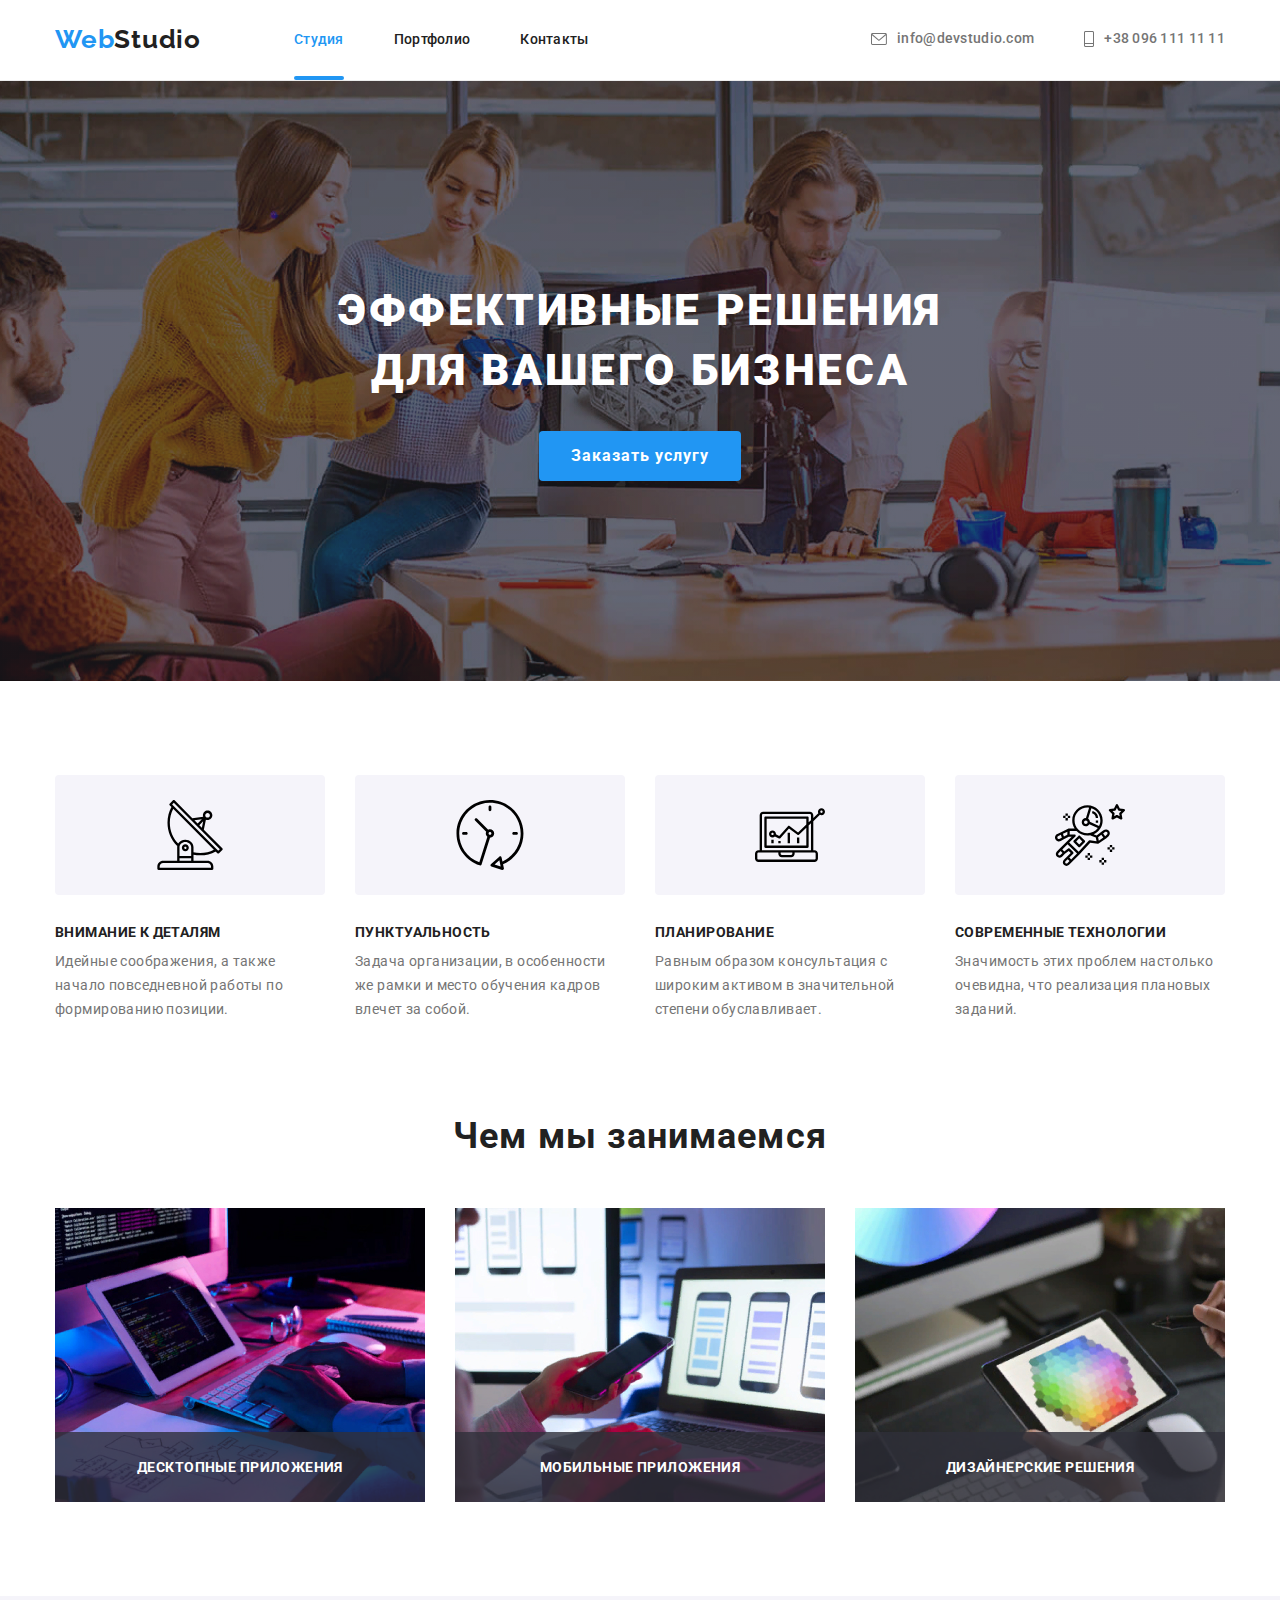
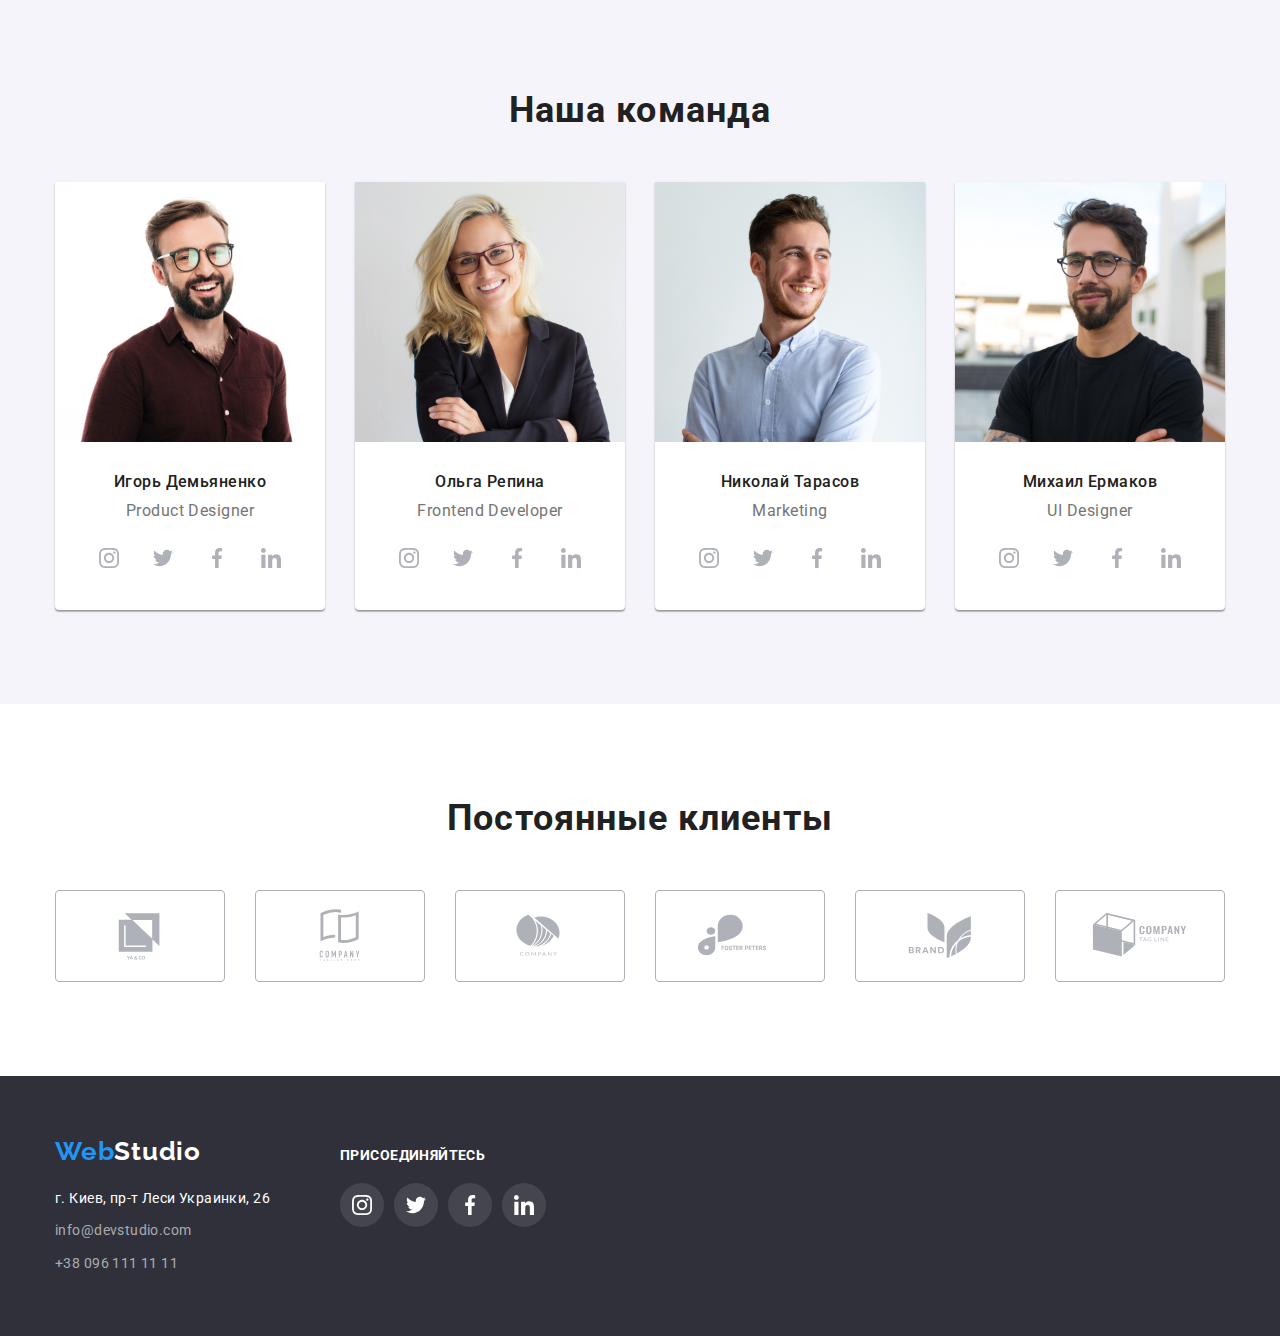
==== commit 04cc01b2: "occ" ====
--- a/index.html
+++ b/index.html
@@ -102,7 +102,7 @@
             </ul>
             </div>
         </section>
-        <section class="occupation">
+        <section class="occupation section">
             <div class="container">
             <h2 class="section-title">Чем мы занимаемся</h2>
             <ul class="list header-list">
--- a/css/styles.css
+++ b/css/styles.css
@@ -126,7 +126,7 @@
   position: absolute;
   background-color: var(--accent-color);
   left: 0;
-  bottom: -32px;
+  bottom: -33px;
 }
 
 .header-link:active {
